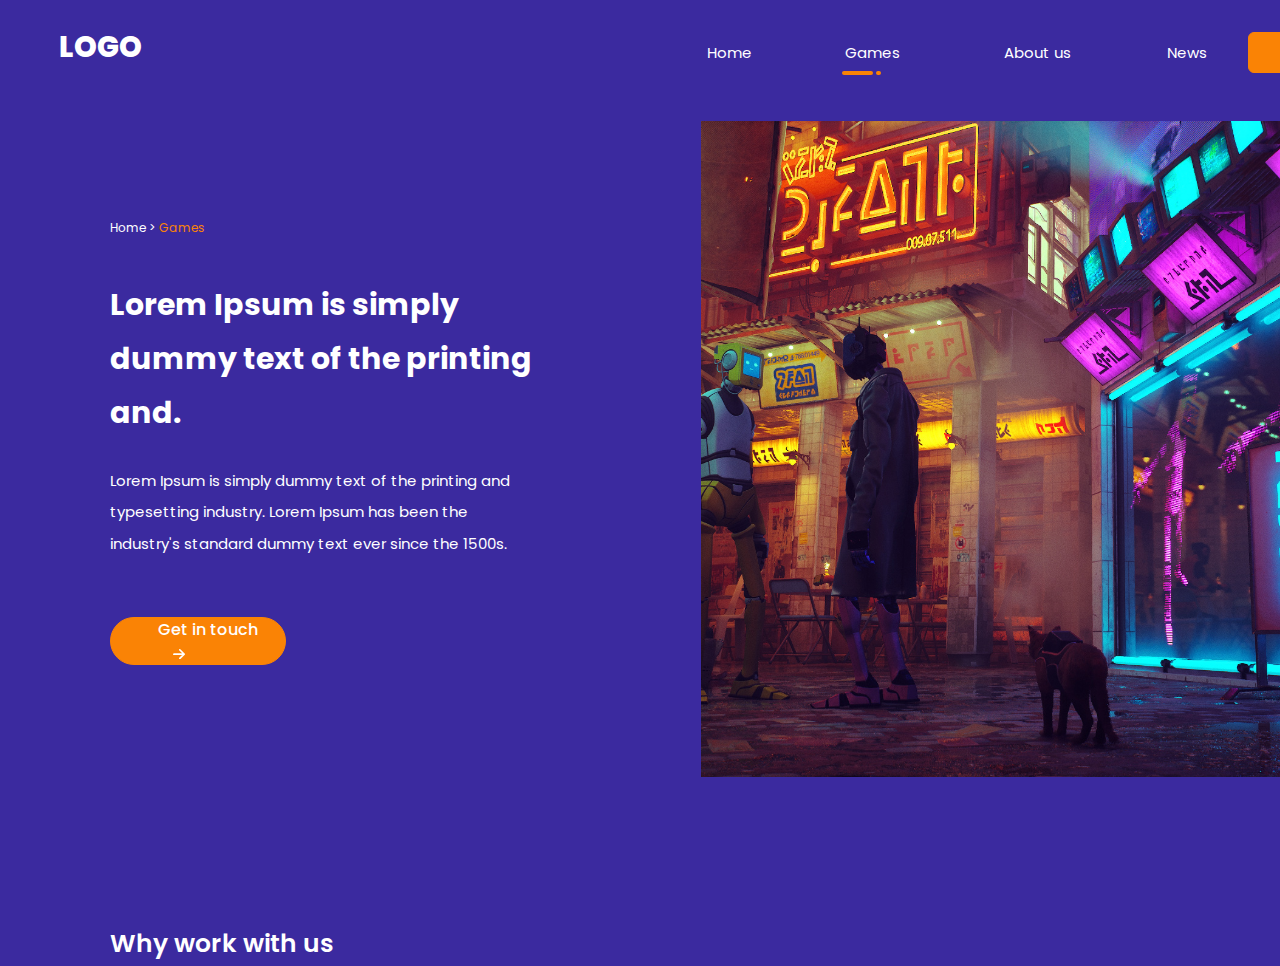
==== game.html @ a01e7ffe "gamepage-main1" ====
<!DOCTYPE html>
<html lang="en">
  <head>
    <meta charset="UTF-8" />
    <meta name="viewport" content="width=device-width, initial-scale=1.0" />
    <!-- description -->
    <!-- link style -->
    <link rel="stylesheet" href="styles/gamestyle.css">
    <link rel="stylesheet" href="styles/header.css">
    <link rel="stylesheet" href="styles/footer.css">
    <!-- favicon -->
    <title>GAMiFY</title>
    <link rel="preconnect" href="https://fonts.googleapis.com">
<link rel="preconnect" href="https://fonts.gstatic.com" crossorigin>
<link href="https://fonts.googleapis.com/css2?family=Poppins:wght@200;300;400;500;600;700;800;900&display=swap" rel="stylesheet">
<link rel="preconnect" href="https://fonts.googleapis.com">
<link rel="preconnect" href="https://fonts.gstatic.com" crossorigin>
<link href="https://fonts.googleapis.com/css2?family=Poppins:wght@500;700&family=Rubik:ital,wght@0,300..900;1,300..900&display=swap" rel="stylesheet">
  </head>
  <body>
    <div class="header">
      <div id="logo">LOGO</div>
      <div class="group3">
        <div class="group2">
          <a id="a1" href="home">Home</a>
        <a id="a2" href="games">Games 
            <div id="bar">
                <div id="rec1"></div>
                <div id="rec2"></div>
              </div>
        </a>
        <a id="a3" href="about us">About us</a>
        <a id="a4" href="news">News</a>
        </div>
        <button id="b1">light</button>
    </div>
      </div>
      <div class="main">
            <div class="main1">
                <div class="group88">
                  <div id="txt1">
                    <span id="span1">Home   ></span>
                    <span id="span2">Games</span>
                  </div>
                  <p id="lorem1">Lorem Ipsum is simply dummy text of the printing and.</p>
                  <p id="lorem2">Lorem Ipsum is simply dummy text of the printing and <br>typesetting industry. Lorem Ipsum has been the
                  <br> industry's standard dummy text ever since the 1500s.</p>
                  <button id="b2"><a href="game">Get in touch<img src="../assets/images/vector1.png" alt=""></a></button>
                </div>
                <img id="img1" src="../assets/images/photo1.svg" alt="game">
            </div> 
        <p class="txt2">Why work with us</p>
      </div>
      
  </body>
</html>
---- styles/gamestyle.css ----
.header{
    height: 100px;
    margin-left: 0.23px;
    background-color: #3B2A9F;
    display: flex;
    flex-direction: row;
    justify-content: space-between;
    gap: 565.52px;
    z-index: 9; 
    position: fixed;
  }
  .group2 #a2 #bar #rec1{
    width: 30.97px;
    height: 4px;
    background-color: #FA8305;
    border-radius: 20px;
  }
  .group2 #a2 #bar #rec2{
    width: 5px;
    height: 4px;
    border-radius: 20px;
    background-color: #FA8305;
  }
  .group2 #a2 #bar {
    display: flex;
    flex-direction: row;
    gap: 3px;
    margin-top: 6.8px;
    position: relative;
    right: 3.6px;
  }
  .main{
    background-color: #3B2A9F;
  }
  .group88 #txt1 #span1{
   width: 99px;
   height: 25px;
   font-weight: 400;
   font-size: 12px;
   line-height: 25.02px;
   color: #FFFFFF;
  }
  .group88 #txt1 #span2{
    width: 99px;
    height: 25px;
    font-weight: 400;
    font-size: 12px;
    line-height: 25.02px;
    color: #FA8305;
  }
  .group88 #lorem1{
    width: 425px;
    height: 162px;
    font-weight: 700;
    font-size: 30px;
    line-height: 54.15px;
    color: #FFFFFF;
    margin-top: 38px;
  }
  .group88{
    margin-top: 214px;
  }
  .group88 #lorem2{
    width: 414px;
    height: 95px;
    font-weight: 400;
    font-size: 15px;
    line-height: 31.28px;
    color: #FFFFFF;
    margin-top: 25px;  
  }
  .group88 #b2{
    width: 176px;
    height: 47.84px;
    background-color:#FA8305;
    border: 1px solid #FA8305;
    margin-top: 57.16px;  
    border-radius: 40px;
  }
  .group88 #b2 a{
    width: 100px;
    height: 21px;
    font-weight: 500;
    font-size: 16px;
    line-height: 24px;
    margin-left: 19px;
    margin-right: 57px;
    text-decoration: none;
    color: #FFFFFF;
    margin-top: 10.84px;
    margin-bottom:16px ;
    font-family: "Poppins", sans-serif;
  }
  .group88 #b2 a img{
    width: 12px;
    height:10.29px;
    margin-left: 18px;
  }
  .main1 #img1{
    width: 739px;
    height: 656px;
    margin-top: 121px;
  }
  .main1{
    display: flex;
    flex-direction: row;
    gap: 166px;
    margin-left: 110px;
  }
  .txt2{
    width: 237px;
    height: 45px;
    font-weight: 600;
    font-size: 25px;
    line-height: 45.12px;
    color: #FFFFFF;
    margin-top: 144px;
    margin-left: 110px;
  }
---- styles/header.css ----
/* 1. don't modify this style */
* {
    padding: 0;
    margin: 0;
  
    box-sizing: border-box;
  }
  
  /* 2. we use :root for default variables */
  :root {
    /* --"somekey-attr": "somevalue" i.e : */
    --black-700: #000;
  }
  /* 3. and we use it like this */
  .elementOne {
    /* var(--"somekey-attr") */
    background-color: var(--black-700);
  }
  
  
  /* good luck */
  body{
    width: 1440px;
    font-family: "Poppins", sans-serif;
    
  }

  .header #logo{
    margin-bottom: 30px;
    margin-top: 25px;
    margin-left: 59.18px;
    width: 81.93px;
    height: 45px;
    font-weight: 800;
    font-size: 29px;
    line-height: 44.51px;
    color: #FFFFFF;
    
    
  }
  .group3{
   
    display: flex;
    justify-content: space-between;
    gap: 36.13px;
    margin-right: 59.18px;
    margin-top: 32px;
    margin-bottom: 26.6px;
    align-items: center;
  }
  .group3 .group2{
  display: flex;
  justify-content: space-between;
  gap: 88px;
  
  
  }
  
  .group2 a{
    text-decoration: none;
    color: #FFFFFF;
    width: 50.6px;
    height: 24.2px;
    font-weight: 400;
    font-size: 15px;
    line-height: 24px;
   
    
  }
  
  .group2 #a1{
    width: 50.6px;
    height: 24.2px;
  }
  
  .group2 #a1 #bar {
    display: flex;
    flex-direction: row;
    gap: 3px;
    margin-top: 6.8px;
    position: relative;
    right: 13.99px;
  }
  
  .group2 #a2{
    width: 70.63px;
    height: 24.2px;
  }
  .group2 #a3{
    width: 74.85px;
    height: 24.2px;
  }
  .group2 #a4{
    width: 45.33px;
    height: 24.2px;
  }
   .group3 #b1{
    width: 131.66px;
    height: 41.34px;
    background-color: #FA8305;
    border: 1px solid #FA8305;
    border-radius: 6px;
    color: #FFFFFF;
    
  
  
  }
  #b1{
    width: 81px;
    height: 20px;
    font-weight: 400;
    font-size: 13px;
    line-height: 19.5px;
    
  }
---- styles/footer.css ----
.item4{
    margin-left: 136px;
    margin-top: 105px;
   }
   .item4 #p1{
    width: 209px;
    height: 40px;
    font-weight: 600;
    font-size: 30px;
    line-height: 56.25px;
    color: #FFFFFF;
   }
   .item4 #p2{
    width: 545px;
    height: 57px;
    font-weight: 400;
    font-size: 16px;
    line-height: 30px;
    color: #FFFFFF;
    margin-top: 32px;
   }
   .box{
    width: 1170px;
    height: 189px;
    background-color:#1C140F;
    border-radius: 15px;
    margin-left: 136px;
    margin-top: 74px;
    margin-right: 134px;
    display: flex;
    flex-direction: row;
    justify-content: space-between;
   }
   .bx1 #p1{
    width: 303px;
    height: 45px;
    font-weight: 500;
    font-size: 30px;
    line-height: 45px ;
    color: #FFFFFF;
    
   }
   .bx1{
    margin-left: 56px;
    margin-top: 40px;
   }
   .bx1 #p2{
    width: 636px;
    height: 52px;
    font-weight: 400;
    font-size: 17px;
    line-height:25.5px ;
    color: #FFFFFF;
    margin-top: 10px;
    
   }
   .bx2 .email{
    margin-left: 20.55px;
    font-weight: 300;
    font-size: 15px;
    line-height: 19.5px;
    color:#898989;
    width: 155.1px;
    height: 20px;
    padding-top: 14px;
   } 
   
   .bx2{
    width: 385.68px;
    height: 48px;
    border-radius: 8px;
    background-color: #FFFFFF;
    display: flex;
    flex-direction: row;
    justify-content: space-between;
    gap: 98.8px;
    margin-top: 71px;
    margin-right: 50px;
    
   }
   .bx2 #b5{
    width: 105px;
    height: 37px;
    border-radius: 8px;
    background-color: #FA8305;
    border: 1px solid #FA8305;
    margin-top: 6px;
    margin-right: 6.24px;
   }
   .bx2 #b5 p{
    width: 69.3px;
    height: 20px;
    font-weight: 400;
    font-size: 13px;
    line-height: 19.5px;
    color: #FFFFFF;
    margin-left: 16px;
    
   }
   
.footer{
    width: 1440px;
    height: 376px;
    background-color: #0e0808;
    margin-top: 163px;
   }
   .ftr .ftr1 #p1{
    width: 68px;
    height: 37px;
    font-weight: 800;
    font-size: 24px;
    line-height: 36.84px;
    color: #FFFFFF;
  
  }
  .ftr .ftr1 #p2{
    width: 372px;
    height: 58px;
    font-weight: 400;
    font-size: 16px;
    line-height: 24px;
    color: #FFFFFF;
    margin-top: 15px;
  
  }
  .ftr .ftr1 #p3{
    width: 196px;
    height: 23px;
    font-weight: 400;
    font-size: 16px;
    line-height: 24px;
    color: #FFFFFF;
    margin-top: 25px;
  
  }
  
  
  .ftr .ftr2 #p1{
    width: 76px;
    height: 26px;
    font-weight: 500;
    font-size: 17px;
    line-height: 25.5px;
    color: #FFFFFF;
    white-space: nowrap;
  
  }
  .ftr .ftr2 ul{
    width: 372px;
    height: 117px;
    font-weight: 400;
    font-size: 16px;
    line-height: 29.81px;
    color: #FFFFFF;
    list-style-type: none;
    margin-top: 15px ;
  }
  .ftr .ftr3 #p1{
    width: 94px;
    height: 26px;
    font-weight: 500;
    font-size: 17px;
    line-height: 25.5px;
    color: #FFFFFF;
  
  }
  .ftr .ftr3 #p2{
    width: 282px;
    height: 76px;
    font-weight: 400;
    font-size: 16px;
    line-height: 24px;
    color: #FFFFFF;
    margin-top: 20px;
  
  }
  .ftr .ftr3 #p3{
    width: 141px;
    height: 28px;
    font-weight: 400;
    font-size: 16px;
    line-height: 24px;
    color: #FFFFFF;
    margin-top: 11px;
  
  }
  .ftr{
    display: flex;
    flex-direction: row;
    justify-content: space-between;
    
  }
  .ftr4 {
    display: flex;
    flex-direction: row;
    
    width: 50x;
    height: 50px;
    margin-top: 196px;
    position: absolute;
    left: 1136px;
  }
  .ftr1{
    margin-top: 79px;
    position: absolute;
    left: 101px;
  }
  .ftr2{
    margin-top: 79px;
    position: absolute;
    left: 551px;
  }
  .ftr3{
    margin-top: 79px;
    position: absolute;
    left: 771px;
  }
  
  .footer #copy{
    color: #FFFFFF;
    margin-top: 322px;
    margin-left: 588px;
    width: 300px;
    height: 25px;
    font-weight: 400;
    font-size: 13px;
    line-height: 24.78px;
    white-space: nowrap;
  }
  .footer #copy b{
    
    font-weight: 700;
    font-size: 13px;
    line-height: 24.78px;
  }
  .footer hr{
    position:relative;
    bottom: 50px;
  }
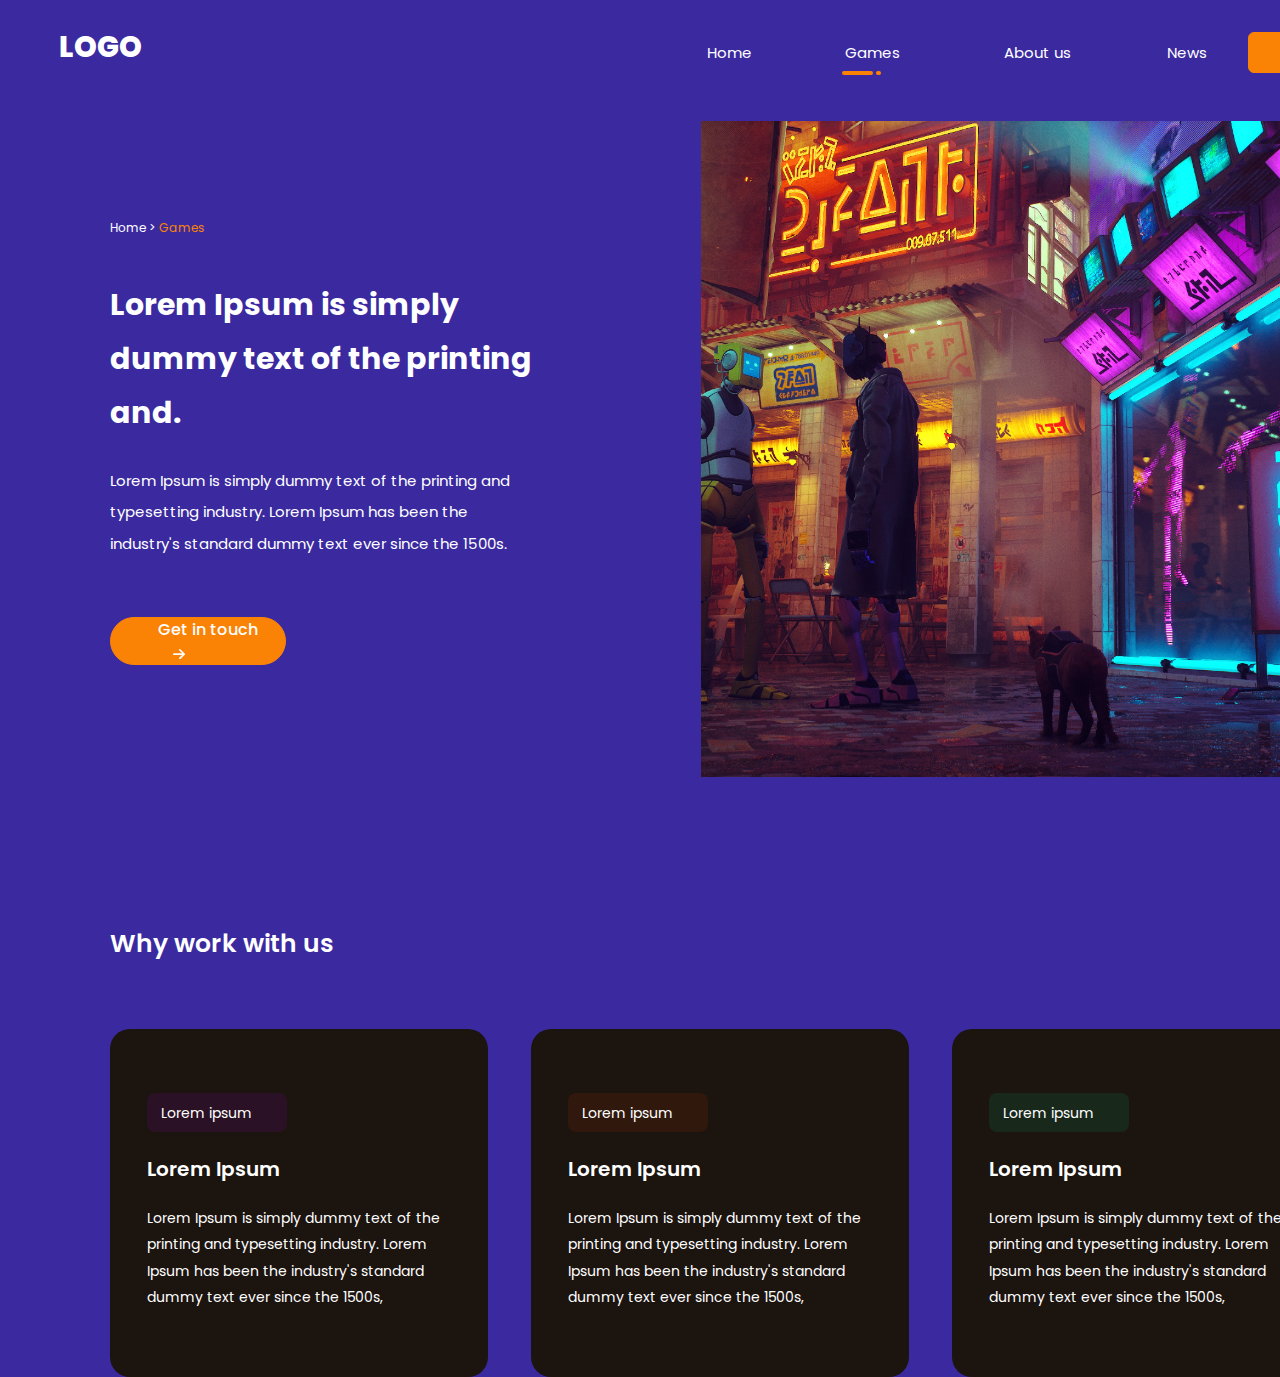
==== commit ebb3eaf9: "gamepage-main2" ====
--- a/game.html
+++ b/game.html
@@ -39,7 +39,7 @@
             <div class="main1">
                 <div class="group88">
                   <div id="txt1">
-                    <span id="span1">Home   ></span>
+                    <span id="span1">Home  ></span>
                     <span id="span2">Games</span>
                   </div>
                   <p id="lorem1">Lorem Ipsum is simply dummy text of the printing and.</p>
@@ -50,6 +50,28 @@
                 <img id="img1" src="../assets/images/photo1.svg" alt="game">
             </div> 
         <p class="txt2">Why work with us</p>
+        <div class="main2">
+            <div class="boxs">
+                <div class="boxs1"><div id="inbox1"><p>Lorem ipsum</p></div>
+                <p id="p1">Lorem Ipsum</p>
+                <p id="p2">Lorem Ipsum is simply dummy text of the <br> printing and typesetting industry. Lorem <br>
+                    Ipsum has been the industry's standard <br> dummy text ever since the 1500s,</p></div>
+            </div>
+
+            <div class="boxs">
+                <div class="boxs1"><div id="inbox2"><p>Lorem ipsum</p></div>
+                <p id="p1">Lorem Ipsum</p>
+                <p id="p2">Lorem Ipsum is simply dummy text of the <br> printing and typesetting industry. Lorem <br>
+                    Ipsum has been the industry's standard <br> dummy text ever since the 1500s,</p></div>
+            </div>
+
+            <div class="boxs">
+                <div class="boxs1"><div id="inbox3"><p>Lorem ipsum</p></div>
+                <p id="p1">Lorem Ipsum</p>
+                <p id="p2">Lorem Ipsum is simply dummy text of the <br> printing and typesetting industry. Lorem <br>
+                    Ipsum has been the industry's standard <br> dummy text ever since the 1500s,</p></div>
+            </div>
+        </div>
       </div>
       
   </body>
--- a/styles/gamestyle.css
+++ b/styles/gamestyle.css
@@ -116,4 +116,89 @@
     color: #FFFFFF;
     margin-top: 144px;
     margin-left: 110px;
+  }
+  .boxs {
+    width: 378px;
+    height: 348px;
+    border-radius: 20px;
+    background-color: #1C140F;
+  }
+  .boxs #inbox1{
+    background-color: #B000DC1C;
+    width: 140px;
+    height: 39px;
+    border-radius: 8px;
+    
+  }
+  .boxs #inbox2{
+    background-color: #DC42001C;
+    width: 140px;
+    height: 39px;
+    border-radius: 8px;
+  }
+  .boxs #inbox3{
+    background-color:#00DC8D1C;
+    width: 140px;
+    height: 39px;
+    border-radius: 8px;
+  }
+  .boxs #inbox1 p{
+    width: 91px;
+    height: 26px;
+    color: #FFFFFF;
+    font-weight: 400;
+    font-size: 14px;
+    line-height: 26.25px;
+    margin-left: 14px;
+    padding-top:7px ;
+  }
+  .boxs #inbox2 p{
+    width: 91px;
+    height: 26px;
+    color: #FFFFFF;
+    font-weight: 400;
+    font-size: 14px;
+    line-height: 26.25px;
+    margin-left: 14px;
+    padding-top:7px ;
+  }
+  .boxs #inbox3 p{
+    width: 91px;
+    height: 26px;
+    color: #FFFFFF;
+    font-weight: 400;
+    font-size: 14px;
+    line-height: 26.25px;
+    margin-left: 14px;
+    padding-top:7px ;
+  }
+  .boxs #p1{
+    width: 133px;
+    height: 38px;
+    color: #FFFFFF;
+    font-weight: 600;
+    font-size: 20px;
+    line-height: 37.5px;
+    margin-top: 19px;
+  }
+  .boxs #p2{
+    width: 304px;
+    height: 108px;
+    color: #FFFFFF;
+    font-weight: 400;
+    font-size: 14px;
+    line-height: 26.25px;
+    margin-top: 16px;
+  }
+  .boxs .boxs1{
+    margin-left: 37px;
+    padding-top: 64px;
+  }
+  .main2{
+    display: flex;
+    flex-direction: row;
+    gap: 43px;
+    margin-left: 110px;
+    margin-top: 63px;
+    
   }--- a/styles/header.css
+++ b/styles/header.css
@@ -21,8 +21,7 @@
   /* good luck */
   body{
     width: 1440px;
-    font-family: "Poppins", sans-serif;
-    
+    font-family: "Poppins", sans-serif; 
   }
 
   .header #logo{
@@ -35,11 +34,8 @@
     font-size: 29px;
     line-height: 44.51px;
     color: #FFFFFF;
-    
-    
   }
   .group3{
-   
     display: flex;
     justify-content: space-between;
     gap: 36.13px;
@@ -52,10 +48,7 @@
   display: flex;
   justify-content: space-between;
   gap: 88px;
-  
-  
   }
-  
   .group2 a{
     text-decoration: none;
     color: #FFFFFF;
@@ -64,15 +57,11 @@
     font-weight: 400;
     font-size: 15px;
     line-height: 24px;
-   
-    
   }
-  
   .group2 #a1{
     width: 50.6px;
     height: 24.2px;
   }
-  
   .group2 #a1 #bar {
     display: flex;
     flex-direction: row;
@@ -81,7 +70,6 @@
     position: relative;
     right: 13.99px;
   }
-  
   .group2 #a2{
     width: 70.63px;
     height: 24.2px;
@@ -101,16 +89,12 @@
     border: 1px solid #FA8305;
     border-radius: 6px;
     color: #FFFFFF;
-    
-  
-  
   }
   #b1{
     width: 81px;
     height: 20px;
     font-weight: 400;
     font-size: 13px;
-    line-height: 19.5px;
-    
+    line-height: 19.5px; 
   }
   --- a/styles/footer.css
+++ b/styles/footer.css
@@ -38,7 +38,6 @@
     font-size: 30px;
     line-height: 45px ;
     color: #FFFFFF;
-    
    }
    .bx1{
     margin-left: 56px;
@@ -52,7 +51,6 @@
     line-height:25.5px ;
     color: #FFFFFF;
     margin-top: 10px;
-    
    }
    .bx2 .email{
     margin-left: 20.55px;
@@ -64,7 +62,6 @@
     height: 20px;
     padding-top: 14px;
    } 
-   
    .bx2{
     width: 385.68px;
     height: 48px;
@@ -76,7 +73,6 @@
     gap: 98.8px;
     margin-top: 71px;
     margin-right: 50px;
-    
    }
    .bx2 #b5{
     width: 105px;
@@ -95,10 +91,8 @@
     line-height: 19.5px;
     color: #FFFFFF;
     margin-left: 16px;
-    
-   }
-   
-.footer{
+   }
+ .footer{
     width: 1440px;
     height: 376px;
     background-color: #0e0808;
@@ -111,7 +105,6 @@
     font-size: 24px;
     line-height: 36.84px;
     color: #FFFFFF;
-  
   }
   .ftr .ftr1 #p2{
     width: 372px;
@@ -121,7 +114,6 @@
     line-height: 24px;
     color: #FFFFFF;
     margin-top: 15px;
-  
   }
   .ftr .ftr1 #p3{
     width: 196px;
@@ -131,10 +123,7 @@
     line-height: 24px;
     color: #FFFFFF;
     margin-top: 25px;
-  
-  }
-  
-  
+  }
   .ftr .ftr2 #p1{
     width: 76px;
     height: 26px;
@@ -143,7 +132,6 @@
     line-height: 25.5px;
     color: #FFFFFF;
     white-space: nowrap;
-  
   }
   .ftr .ftr2 ul{
     width: 372px;
@@ -162,7 +150,6 @@
     font-size: 17px;
     line-height: 25.5px;
     color: #FFFFFF;
-  
   }
   .ftr .ftr3 #p2{
     width: 282px;
@@ -172,7 +159,6 @@
     line-height: 24px;
     color: #FFFFFF;
     margin-top: 20px;
-  
   }
   .ftr .ftr3 #p3{
     width: 141px;
@@ -182,18 +168,15 @@
     line-height: 24px;
     color: #FFFFFF;
     margin-top: 11px;
-  
   }
   .ftr{
     display: flex;
     flex-direction: row;
     justify-content: space-between;
-    
   }
   .ftr4 {
     display: flex;
     flex-direction: row;
-    
     width: 50x;
     height: 50px;
     margin-top: 196px;
@@ -215,7 +198,6 @@
     position: absolute;
     left: 771px;
   }
-  
   .footer #copy{
     color: #FFFFFF;
     margin-top: 322px;
@@ -228,7 +210,6 @@
     white-space: nowrap;
   }
   .footer #copy b{
-    
     font-weight: 700;
     font-size: 13px;
     line-height: 24.78px;
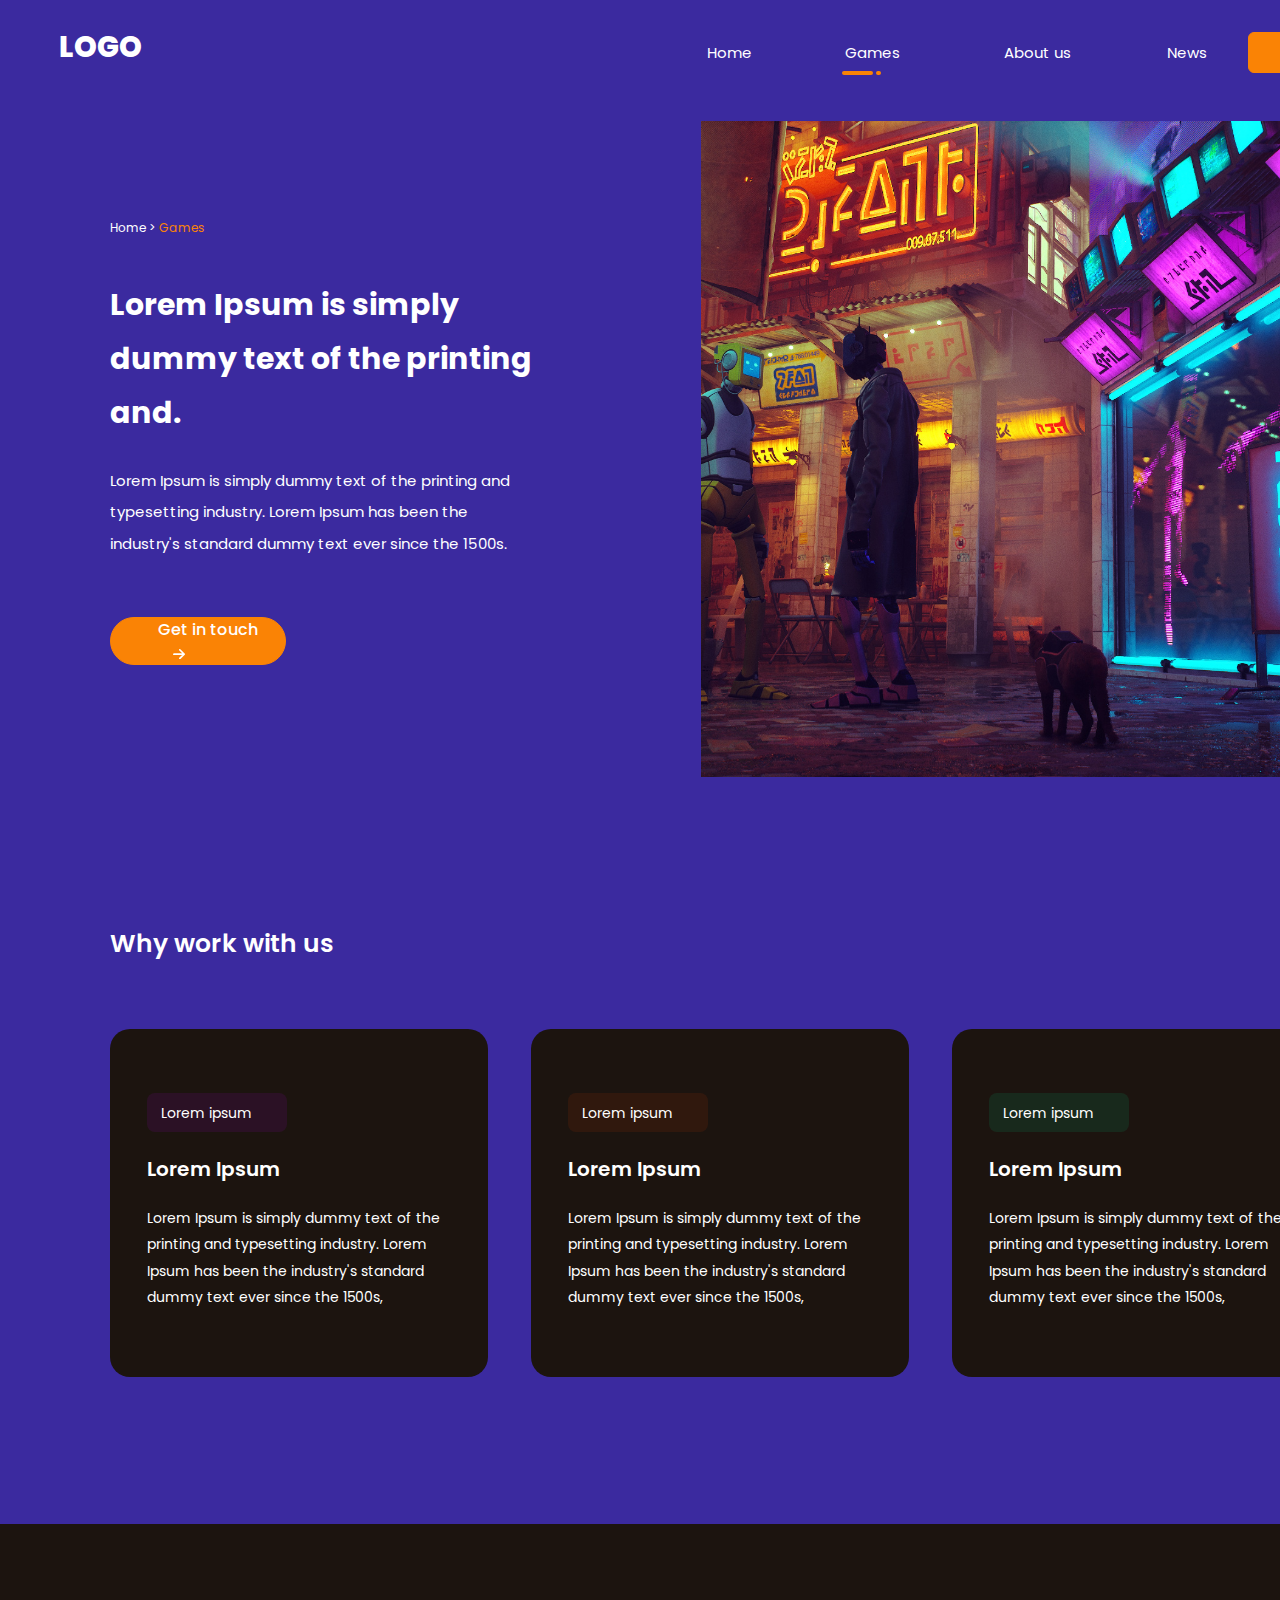
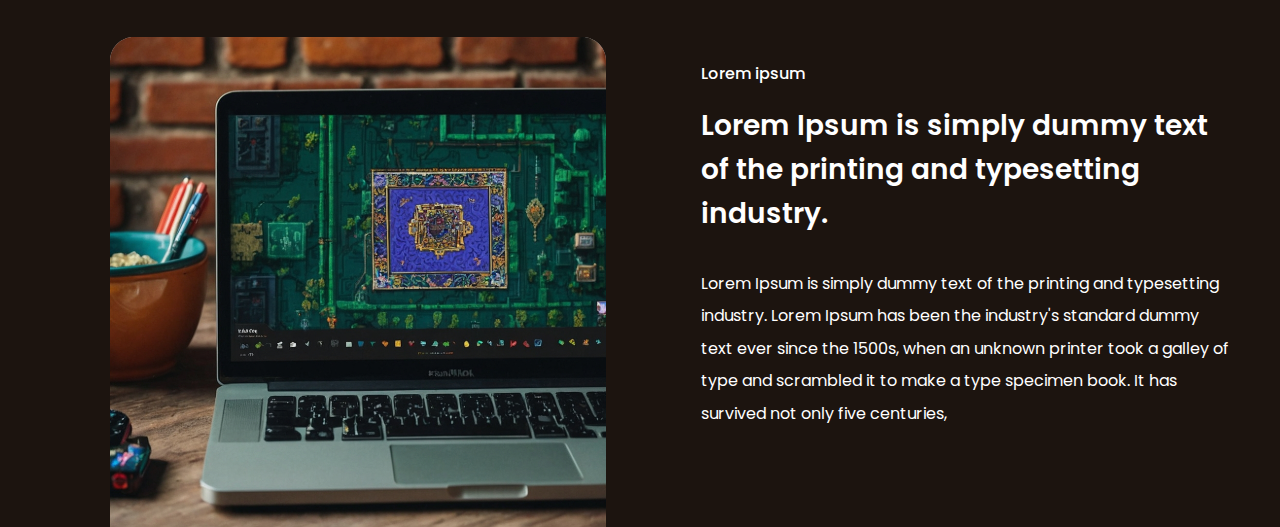
==== commit e01d0efb: "gamepage-main3" ====
--- a/game.html
+++ b/game.html
@@ -72,6 +72,20 @@
                     Ipsum has been the industry's standard <br> dummy text ever since the 1500s,</p></div>
             </div>
         </div>
+        <div class="main3">
+            <div class="blackbox">
+                <img src="../assets/images/photo2.svg" alt="laptop">
+                <div class="txt3">
+                    <p id="p1">Lorem ipsum</p>
+                    <p id="p2">Lorem Ipsum is simply dummy text of the printing and typesetting industry. </p>
+                    <p id="p3">Lorem Ipsum is simply dummy text of the printing and typesetting <br>
+                         industry. Lorem Ipsum has been the industry's standard dummy 
+                        <br> text ever since the 1500s, when an unknown printer took a galley of <br>
+                         type and scrambled it to make a type specimen book. It has <br> survived not only five centuries,</p>
+                </div>
+            </div>
+        </div>
+
       </div>
       
   </body>
--- a/styles/gamestyle.css
+++ b/styles/gamestyle.css
@@ -201,4 +201,52 @@
     margin-left: 110px;
     margin-top: 63px;
     
+  }
+  .main3{
+    background-color: #1C140F;
+    width: 1440px;
+    height: 603px;
+    margin-top: 147px;
+    
+  }
+  .blackbox{
+    display: flex;
+    flex-direction: row;
+    gap: 95px;
+    margin-left: 110px;
+  }
+  .main3 img{
+    width: 496px;
+    height: 490px;
+    margin-top: 113px;
+  }
+  .txt3{
+    margin-top: 134px;
+  }
+  .txt3 #p1{
+    width: 105px;
+    height: 32px;
+    font-weight: 500;
+    font-size: 16px;
+    line-height: 32.4px;
+    color: #FFFFFF;
+
+  }
+  .txt3 #p2{
+    width: 531px;
+    height: 150px;
+    font-weight: 600;
+    font-size: 28px;
+    line-height: 44.1px;
+    color: #FFFFFF;
+    margin-top: 14px;
+  }
+  .txt3 #p3{
+    width: 536px;
+    height: 159px;
+    font-weight: 400;
+    font-size: 16px;
+    line-height: 32.4px;
+    color: #FFFFFF;
+    margin-top: 14px;
   }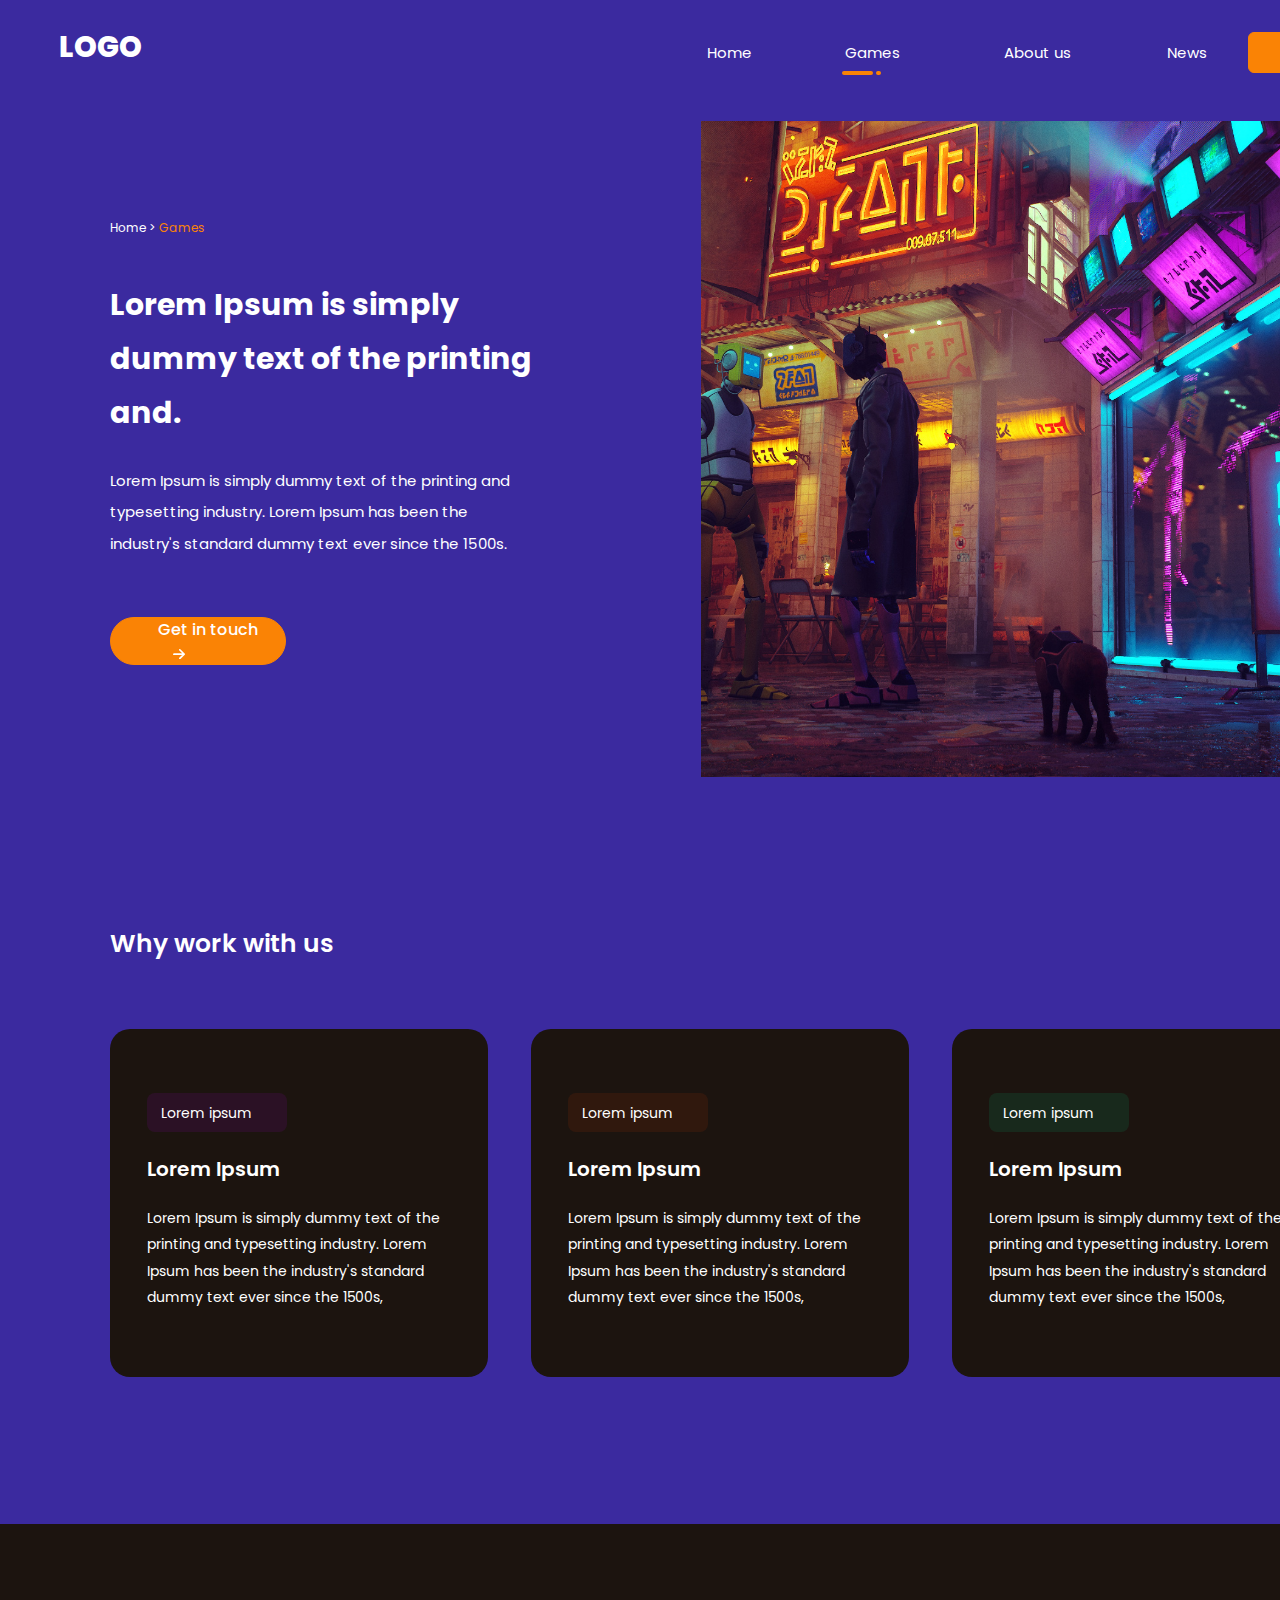
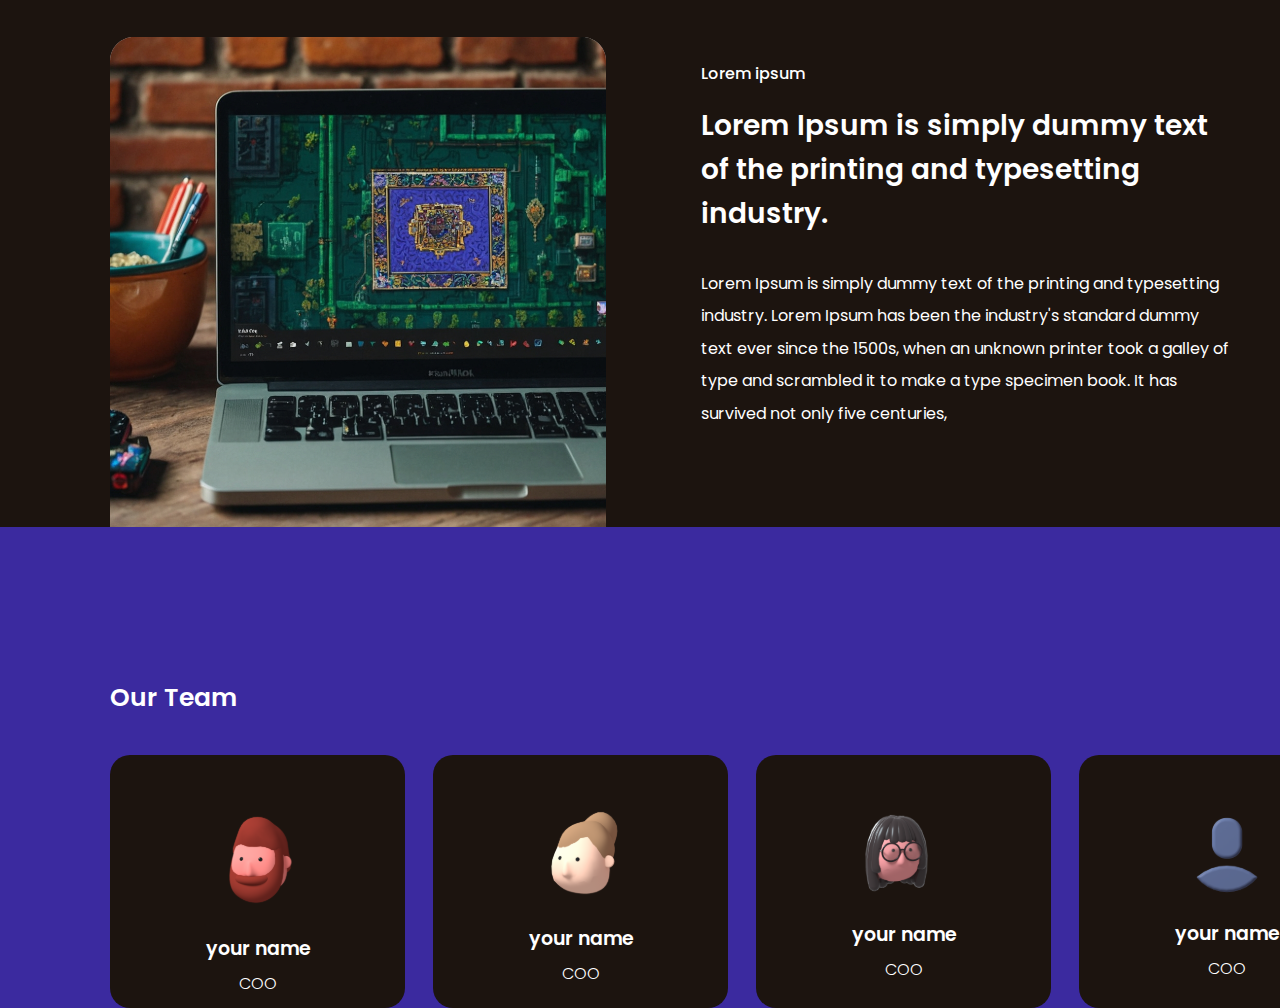
==== commit 426326ea: "gamepage-main4" ====
--- a/game.html
+++ b/game.html
@@ -85,6 +85,31 @@
                 </div>
             </div>
         </div>
+        <p class="team">Our Team</p>
+        <div class="main4">
+            <div class="boxss">
+             <div class="box1">
+                <img id="img1" src="../assets/images/avatar1.svg" alt="">
+                <p id="p1">your name</p>
+                <p id="p2">COO</p>
+             </div>
+             <div class="box1">
+                <img id="img2" src="../assets/images/avatar2.svg" alt="">
+                <p id="p1">your name</p>
+                <p id="p2">COO</p>
+             </div>
+             <div class="box1">
+                <img id="img3" src="../assets/images/avatar3.svg" alt="">
+                <p id="p1">your name</p>
+                <p id="p2">COO</p>
+             </div>
+             <div class="box1">
+                <img id="img4" src="../assets/images/avatar4.svg" alt="">
+                <p id="p1">your name</p>
+                <p id="p2">COO</p>
+             </div>
+            </div>
+        </div>
 
       </div>
       
--- a/styles/gamestyle.css
+++ b/styles/gamestyle.css
@@ -230,7 +230,6 @@
     font-size: 16px;
     line-height: 32.4px;
     color: #FFFFFF;
-
   }
   .txt3 #p2{
     width: 531px;
@@ -249,4 +248,67 @@
     line-height: 32.4px;
     color: #FFFFFF;
     margin-top: 14px;
+  }
+  .team{
+    width: 139px;
+    height: 45px;
+    font-weight: 600;
+    font-size: 25px;
+    line-height: 45.12px;
+    color: #FFFFFF;
+    margin-left: 110px;
+    margin-top: 148px;
+  }
+  .boxss .box1{
+    width: 295px;
+    height: 253px;
+    border-radius: 20px;
+    background-color: #1C140F;
+  }
+  .boxss{
+    display: flex;
+    flex-direction: row;
+    gap: 28px;
+    margin-left: 110px;
+    margin-top: 35px;
+  }
+  .box1 #img1{
+   width: 123px;
+   height: 123px;
+   margin-left: 89px;
+   margin-top: 45px;
+   margin-top: 45px;
+  }
+  .box1 #img2{
+    width: 117px;
+    height: 117px;
+    margin-left: 93px;
+    margin-top: 41px;
+  }
+  .box1 #img3{
+    width: 109px;
+    height: 109px;
+    margin-left: 86px;
+    margin-top: 45px;
+  }
+  .box1 #img4{
+    width: 106px;
+    height: 106px;
+    margin-left: 95px;
+    margin-top: 47px;
+  }
+  .box1 #p1{
+    margin-left: 96px;
+    font-weight: 600;
+    font-size: 19px;
+    line-height: 38.48px;
+    color: #FFFFFF;
+  }
+  .box1 #p2{
+    
+    font-weight: 300;
+    font-size: 16px;
+    line-height: 32.4px;
+    color: #FFFFFF;
+    margin-left: 129px;
   }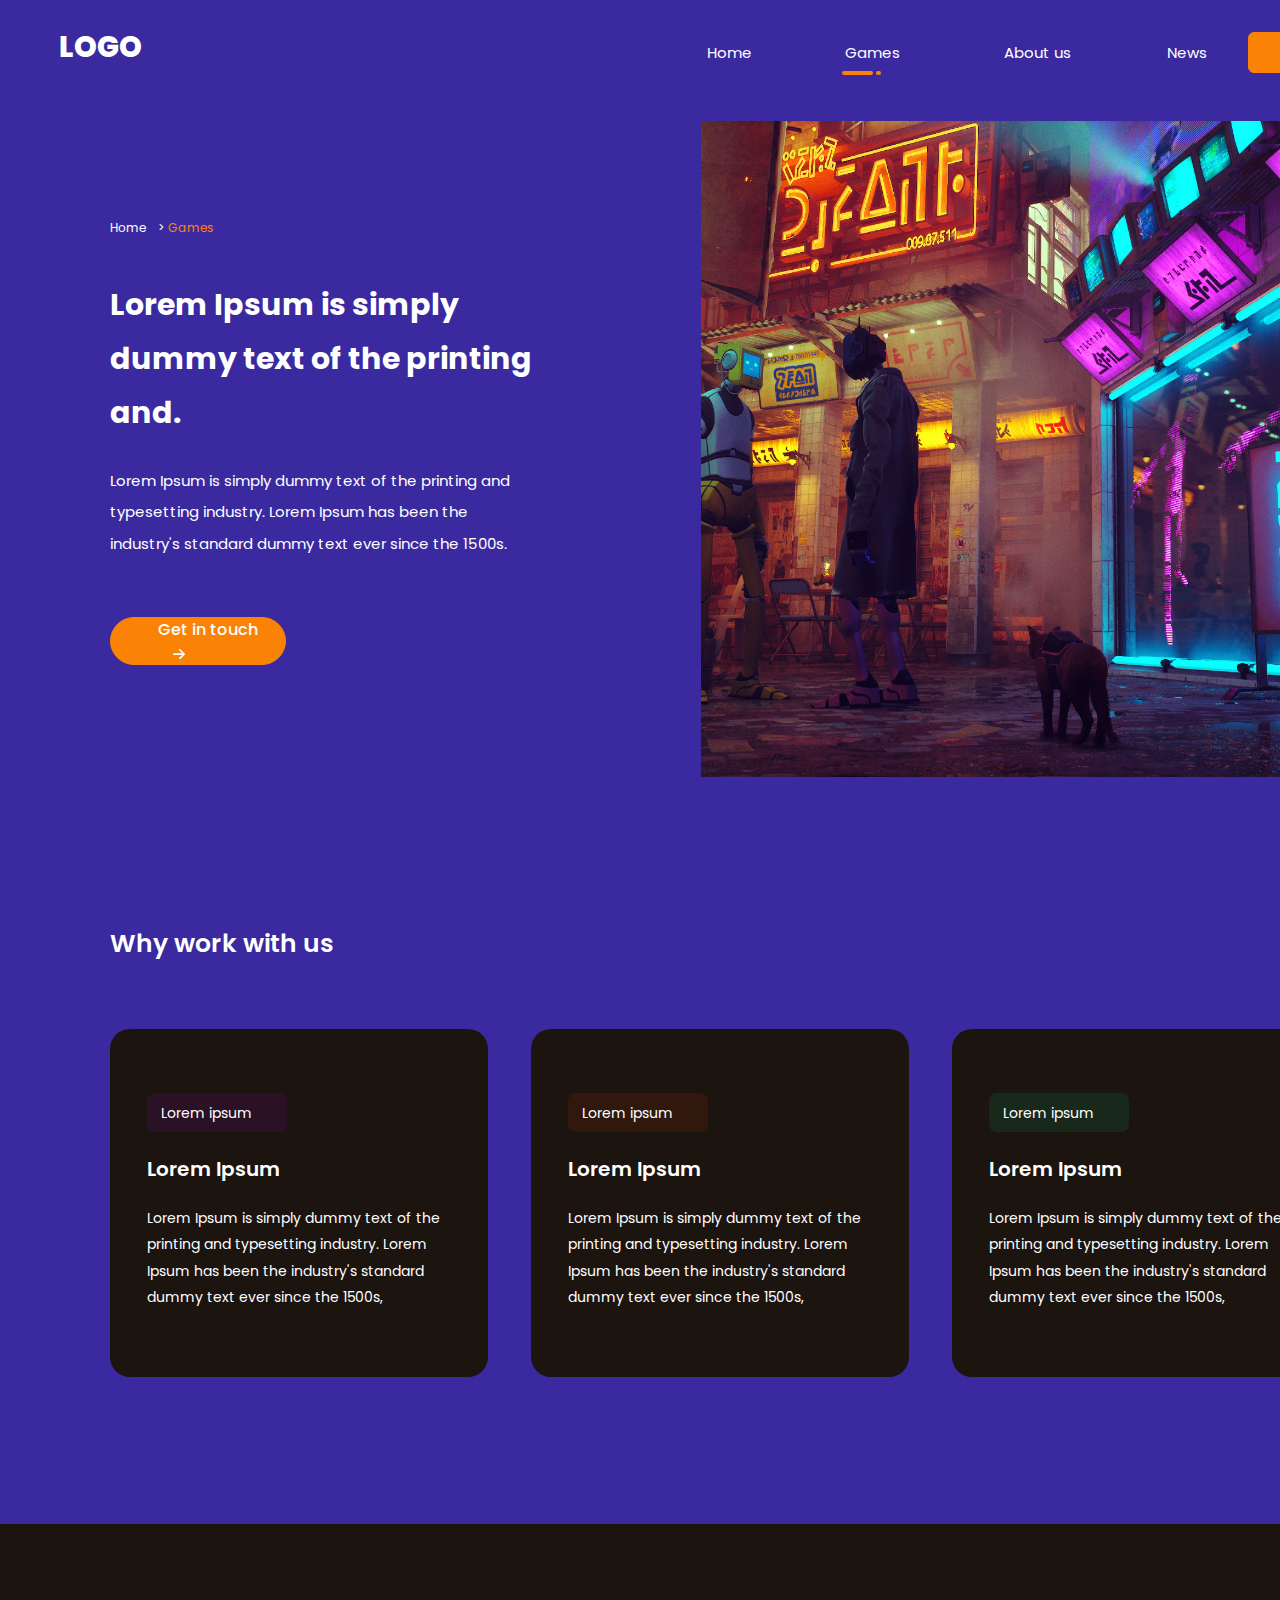
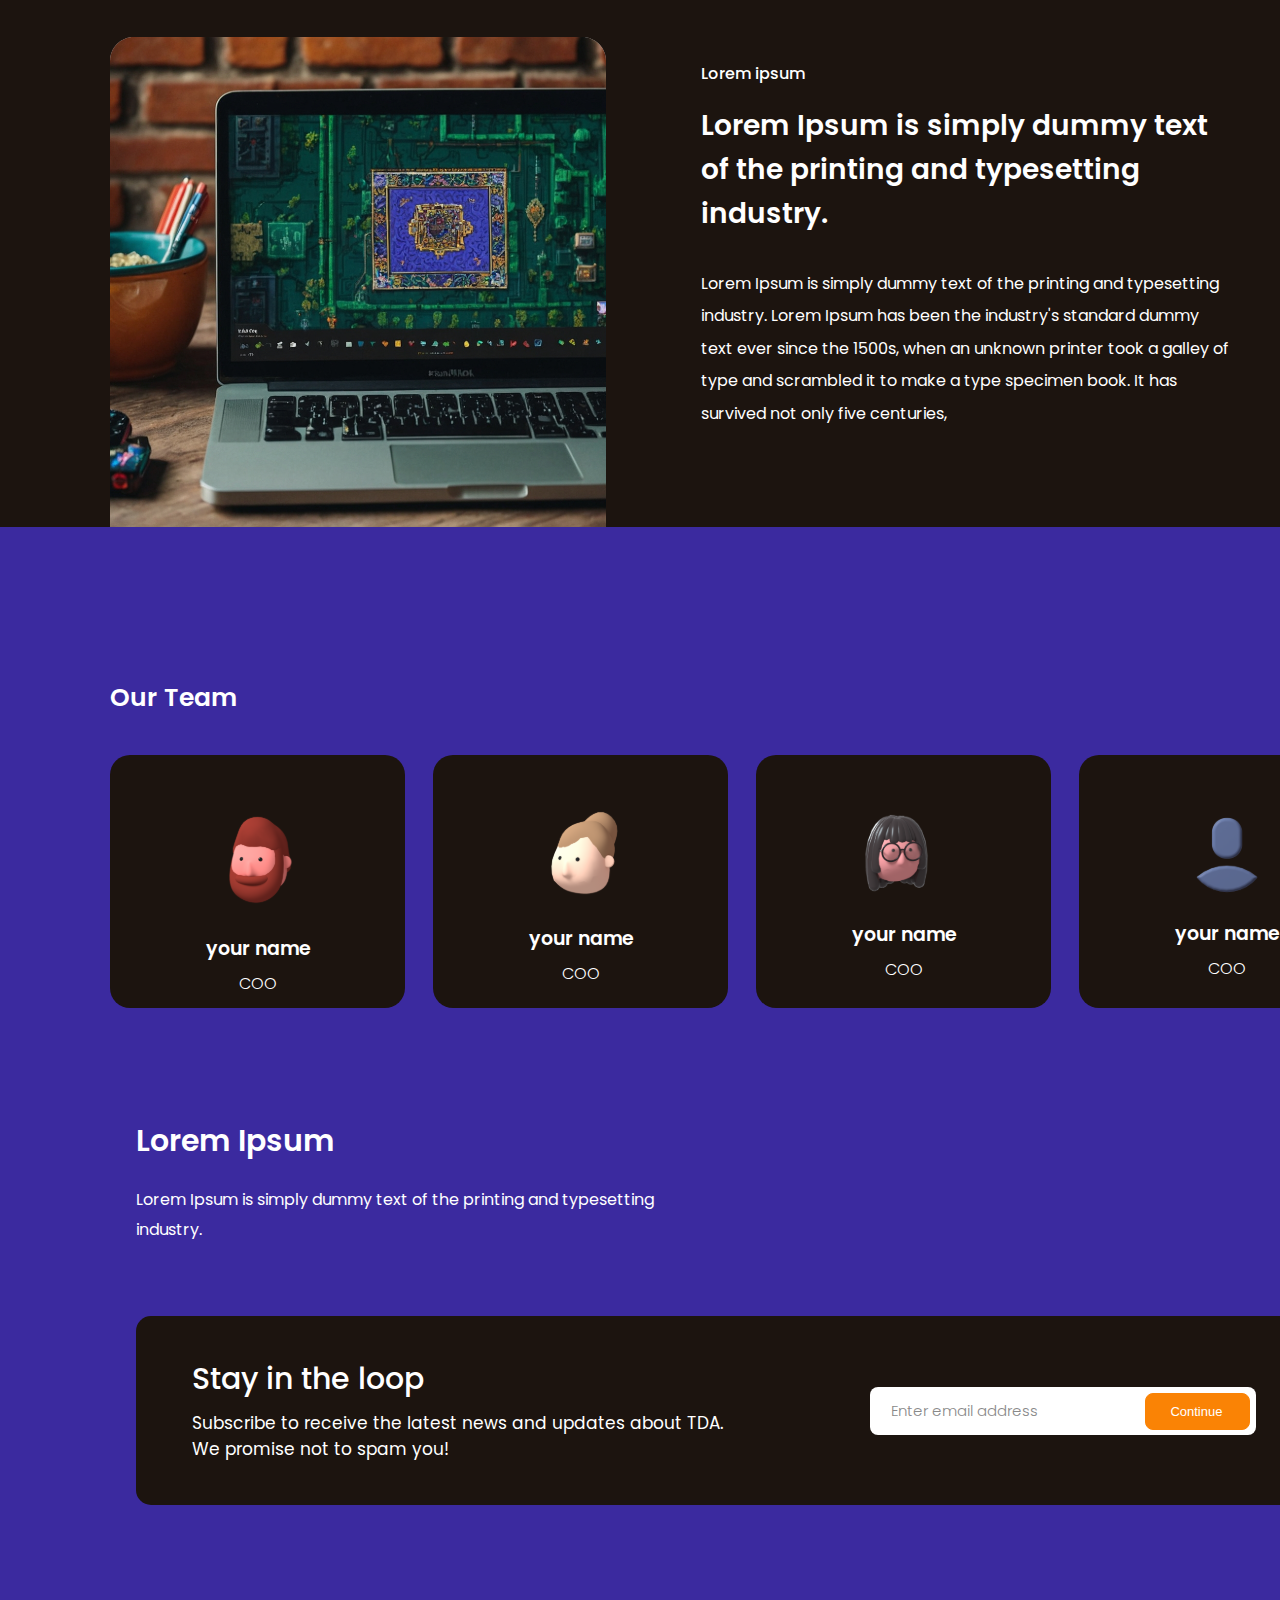
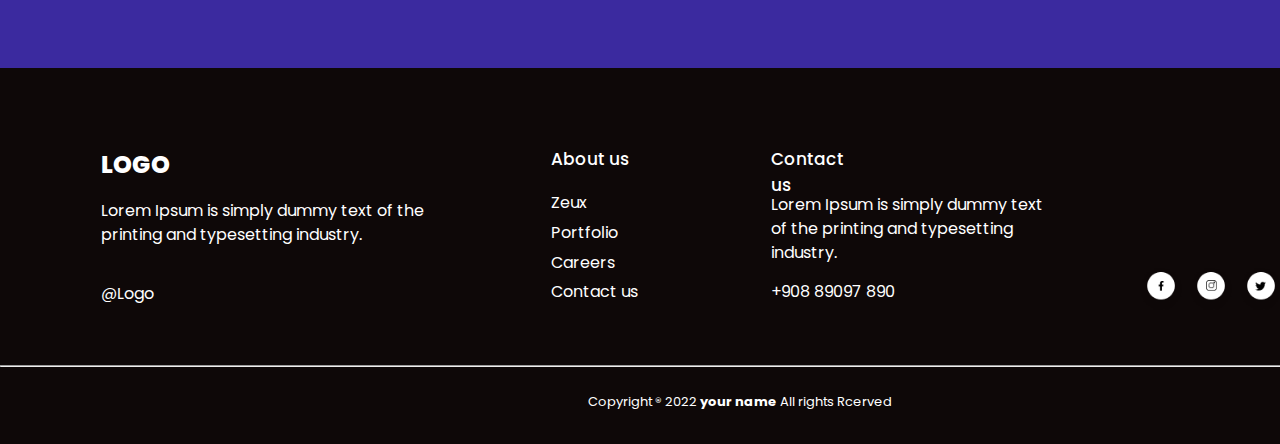
==== commit b652e7ea: "gamepafe-footer" ====
--- a/game.html
+++ b/game.html
@@ -39,8 +39,9 @@
             <div class="main1">
                 <div class="group88">
                   <div id="txt1">
-                    <span id="span1">Home  ></span>
-                    <span id="span2">Games</span>
+                    <span id="span1">Home </span>
+                    <span id="span2">></span>
+                    <span id="span3">Games</span>
                   </div>
                   <p id="lorem1">Lorem Ipsum is simply dummy text of the printing and.</p>
                   <p id="lorem2">Lorem Ipsum is simply dummy text of the printing and <br>typesetting industry. Lorem Ipsum has been the
@@ -110,7 +111,55 @@
              </div>
             </div>
         </div>
-
+        <div class="item4">
+            <p id="p1">Lorem Ipsum</p>
+            <p id="p2">Lorem Ipsum is simply dummy text of the printing and typesetting <br> industry. </p>
+          </div>
+          <div class="box">
+            <div class="bx1">
+             <p id="p1">Stay in the loop </p>
+             <p id="p2">Subscribe to receive the latest news and updates about  TDA. <br>
+              We promise not to spam you! </p>
+            </div>
+            <div class="bx2">
+              <div class="email"><p id="p1">Enter email address</p></div>
+                <button id="b5"><p>Continue</p></button>
+            </div>
+          </div>
+          <div class="footer">
+            
+            <div class="ftr">
+              <div class="ftr1">
+                <p id="p1">LOGO</p>
+                <p id="p2">Lorem Ipsum is simply dummy text of the <br> printing and typesetting industry. </p>
+                <p id="p3">@Logo</p>
+              </div>
+              <div class="ftr2">
+                <p id="p1">About us</p>
+                <ul>
+                  <li>Zeux</li>
+                  <li>Portfolio</li>
+                  <li>Careers</li>
+                  <li>Contact us</li>
+                </ul>
+              </div>
+              <div class="ftr3">
+                <p id="p1">Contact us</p>
+                <p id="p2">Lorem Ipsum is simply dummy text <br> of the printing and typesetting <br> industry. </p>
+                <p id="p3">+908 89097 890</p>
+              </div>
+              <div class="ftr4">
+                <img src="assets/images/Group 5.png" alt="">
+                <img  src="assets/images/Group 11.png" alt="">
+                <img src="assets/images/Group 10.png" alt="">
+                <img src="assets/images/Group 9.png" alt="">
+              </div>
+            </div>
+            <div id="copy"><p >Copyright ® 2022 <b>your name</b> All rights Rcerved</p></div>
+            <hr>
+          
+          </div>
+         
       </div>
       
   </body>
--- a/styles/gamestyle.css
+++ b/styles/gamestyle.css
@@ -46,7 +46,17 @@
     font-weight: 400;
     font-size: 12px;
     line-height: 25.02px;
+    color: #FFFFFF;
+    margin-left: 9px;
+   }
+  .group88 #txt1 #span3{
+    width: 99px;
+    height: 25px;
+    font-weight: 400;
+    font-size: 12px;
+    line-height: 25.02px;
     color: #FA8305;
+    
   }
   .group88 #lorem1{
     width: 425px;
@@ -311,4 +321,14 @@
     line-height: 32.4px;
     color: #FFFFFF;
     margin-left: 129px;
-  }+  }
+  .item4{
+    margin-left: 135px;
+    margin-top: 157px;
+   }
+ .footer{
+    width: 1440px;
+    height: 376px;
+    background-color: #0e0808;
+    margin-top: 153px;
+   }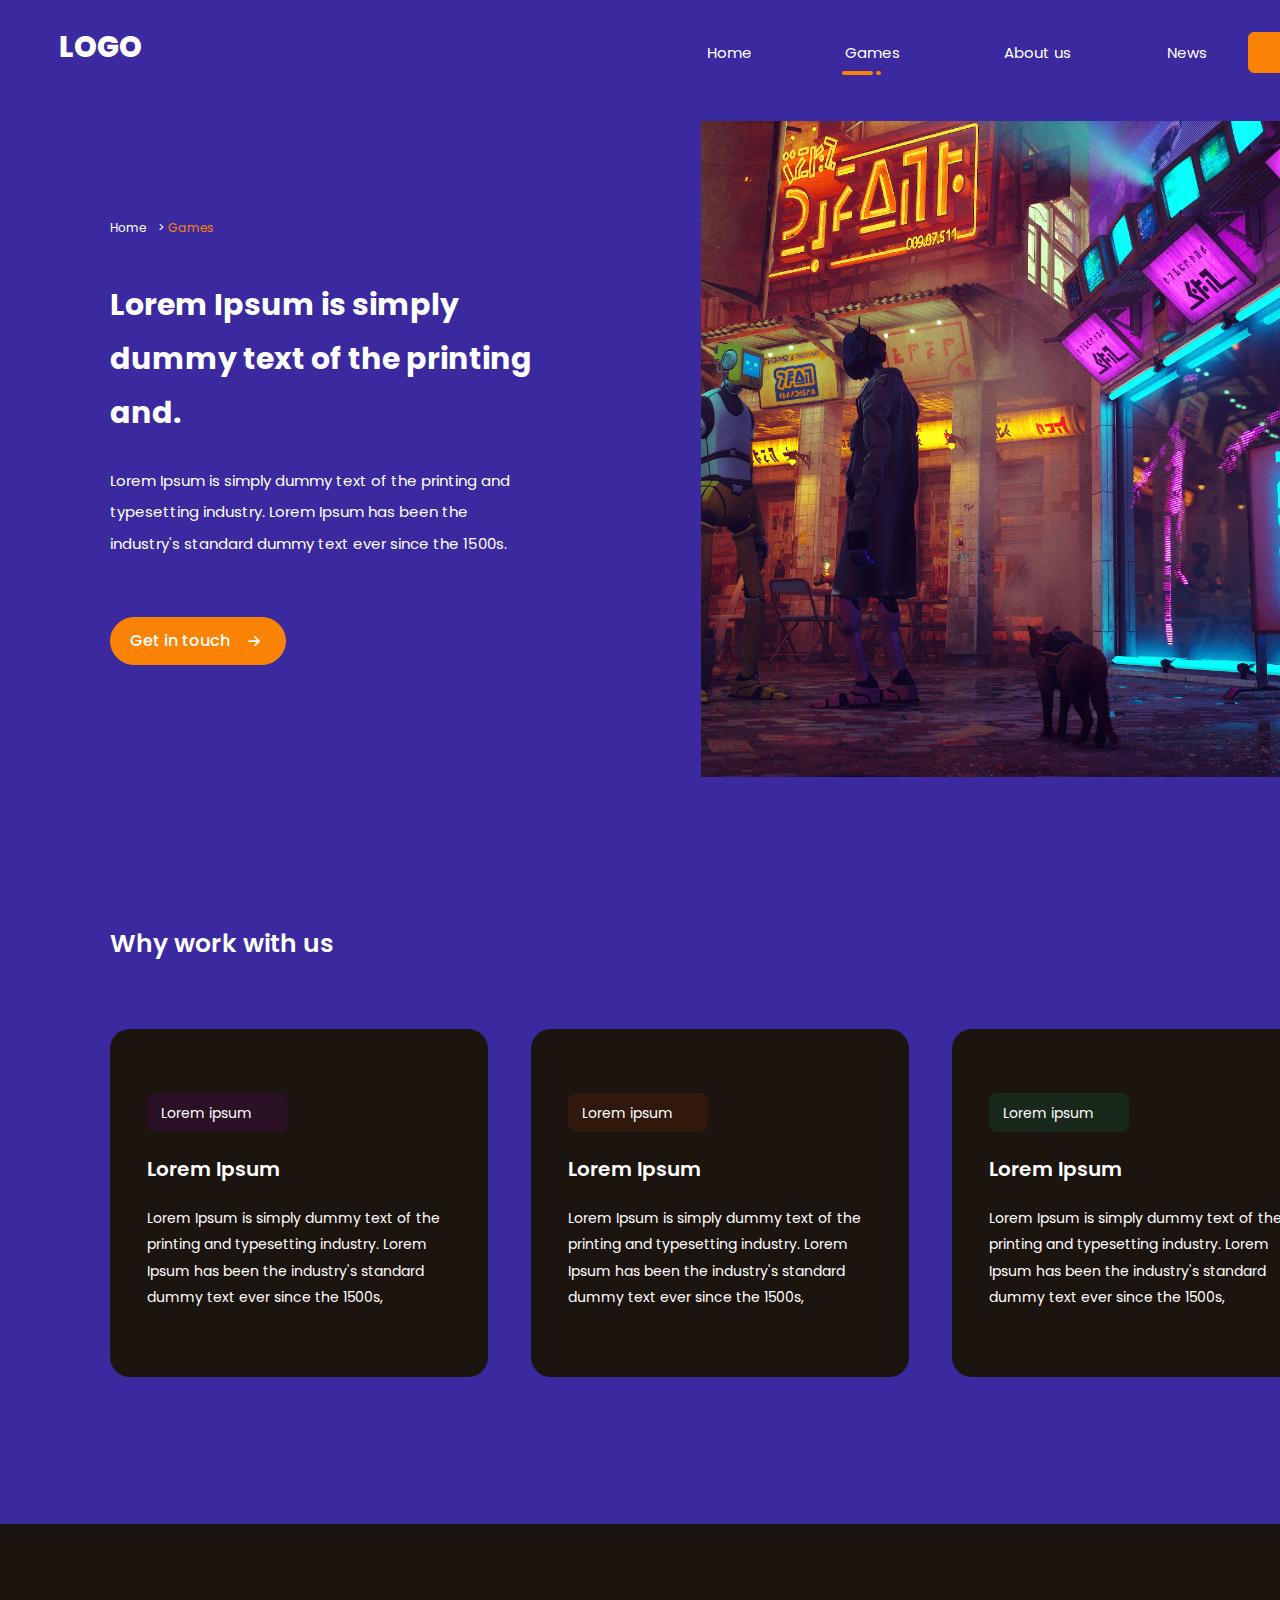
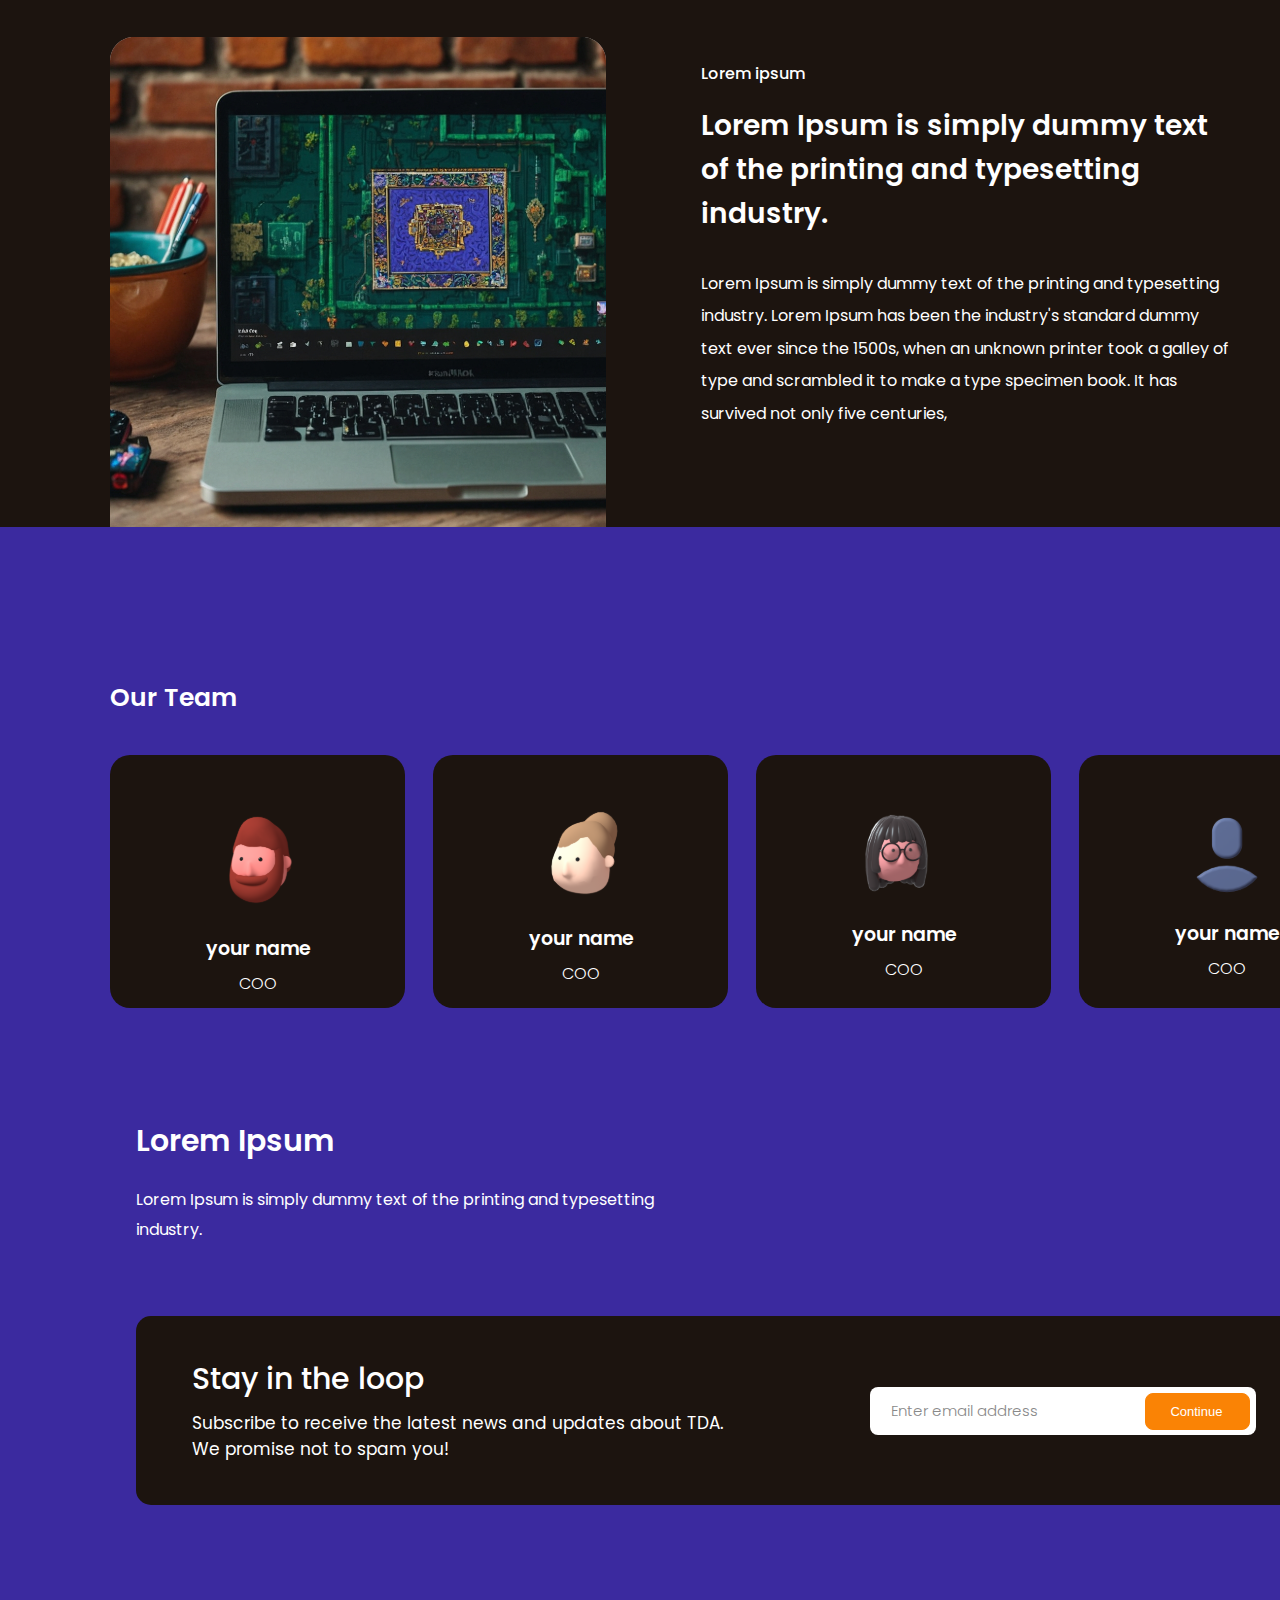
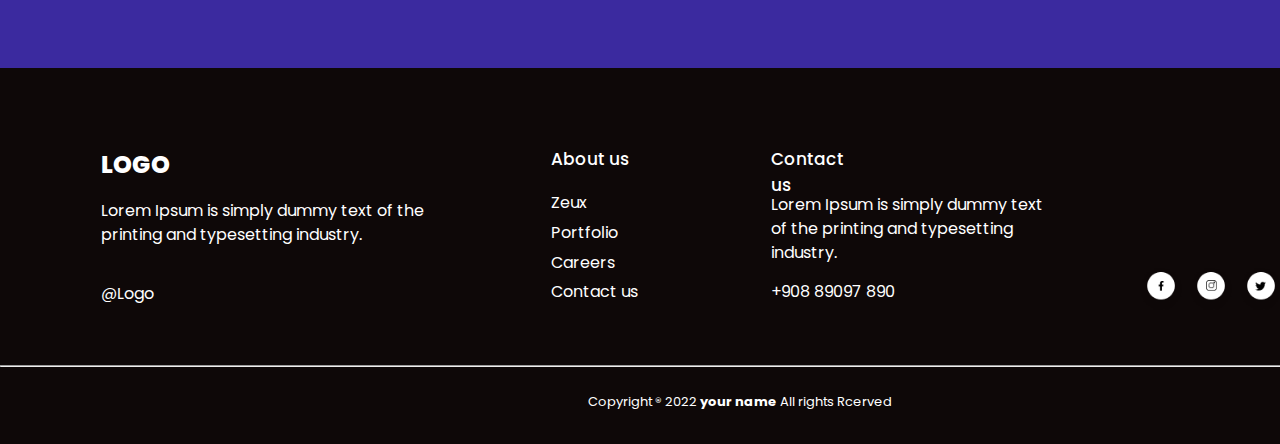
==== commit 70887439: "edit" ====
--- a/game.html
+++ b/game.html
@@ -46,9 +46,9 @@
                   <p id="lorem1">Lorem Ipsum is simply dummy text of the printing and.</p>
                   <p id="lorem2">Lorem Ipsum is simply dummy text of the printing and <br>typesetting industry. Lorem Ipsum has been the
                   <br> industry's standard dummy text ever since the 1500s.</p>
-                  <button id="b2"><a href="game">Get in touch<img src="../assets/images/vector1.png" alt=""></a></button>
+                  <button id="b2"><a href="game">Get in touch</a><img src="assets/images/vector1.png" alt=""></button>
                 </div>
-                <img id="img1" src="../assets/images/photo1.svg" alt="game">
+                <img id="img1" src="assets/images/photo1.svg" alt="game">
             </div> 
         <p class="txt2">Why work with us</p>
         <div class="main2">
@@ -75,7 +75,7 @@
         </div>
         <div class="main3">
             <div class="blackbox">
-                <img src="../assets/images/photo2.svg" alt="laptop">
+                <img src="assets/images/photo2.svg" alt="laptop">
                 <div class="txt3">
                     <p id="p1">Lorem ipsum</p>
                     <p id="p2">Lorem Ipsum is simply dummy text of the printing and typesetting industry. </p>
@@ -90,22 +90,22 @@
         <div class="main4">
             <div class="boxss">
              <div class="box1">
-                <img id="img1" src="../assets/images/avatar1.svg" alt="">
+                <img id="img1" src="assets/images/avatar1.svg" alt="">
                 <p id="p1">your name</p>
                 <p id="p2">COO</p>
              </div>
              <div class="box1">
-                <img id="img2" src="../assets/images/avatar2.svg" alt="">
+                <img id="img2" src="assets/images/avatar2.svg" alt="">
                 <p id="p1">your name</p>
                 <p id="p2">COO</p>
              </div>
              <div class="box1">
-                <img id="img3" src="../assets/images/avatar3.svg" alt="">
+                <img id="img3" src="assets/images/avatar3.svg" alt="">
                 <p id="p1">your name</p>
                 <p id="p2">COO</p>
              </div>
              <div class="box1">
-                <img id="img4" src="../assets/images/avatar4.svg" alt="">
+                <img id="img4" src="assets/images/avatar4.svg" alt="">
                 <p id="p1">your name</p>
                 <p id="p2">COO</p>
              </div>
--- a/styles/gamestyle.css
+++ b/styles/gamestyle.css
@@ -86,6 +86,8 @@
     border: 1px solid #FA8305;
     margin-top: 57.16px;  
     border-radius: 40px;
+    display: flex;
+    flex-direction: row;
   }
   .group88 #b2 a{
     width: 100px;
@@ -94,17 +96,17 @@
     font-size: 16px;
     line-height: 24px;
     margin-left: 19px;
-    margin-right: 57px;
     text-decoration: none;
     color: #FFFFFF;
     margin-top: 10.84px;
-    margin-bottom:16px ;
+    margin-bottom: 30px;
     font-family: "Poppins", sans-serif;
   }
-  .group88 #b2 a img{
+  .group88 #b2  img{
     width: 12px;
     height:10.29px;
     margin-left: 18px;
+    margin-top: 17.84px;
   }
   .main1 #img1{
     width: 739px;
